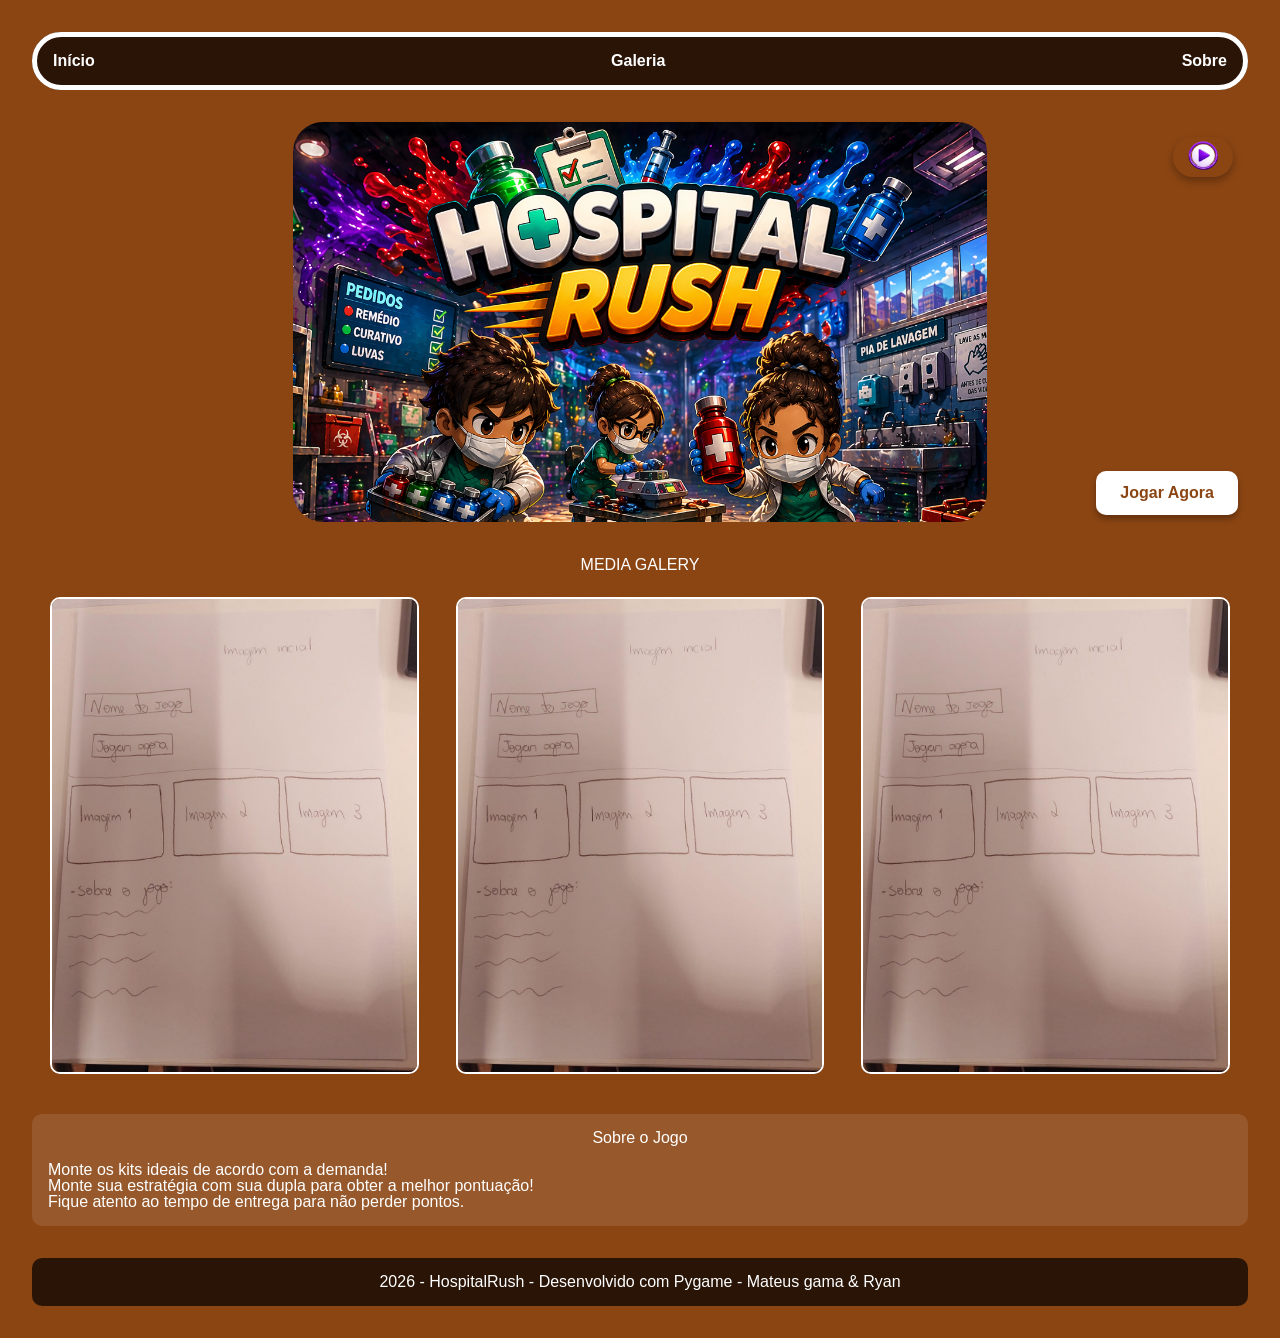
==== site.html @ 81af96f1 "css temporario Co-authored-by: Copilot <copilot@github.com>" ====
<!DOCTYPE html>
<html lang="pt-BR">
<head>
  <meta charset="UTF-8" />
  <meta name="viewport" content="width=device-width, initial-scale=1.0">
  <meta name="description" content="Site oficial do jogo HospitalRush, desenvolvido com Pygame. Jogue agora e divirta-se montando kits e estratégias!">
  <title>HospitalRush</title>
  <link rel="stylesheet" href="reset.css"/>
  <link rel="stylesheet" href="style.css" />

</head>
<body>

  <header>
    <nav>
      <a href="#hero">Início</a>
      <a href="#galeria">Galeria</a>
      <a href="#sobre">Sobre</a>
    </nav>
  </header>

  <main>
    <section id="hero">
      <img class = "imagem_central" src="img/capanova.png" alt="Capa do jogo HospitalRush" />
      <a href="#" class="chatgpt-icon"><img src="img/ChatGPT Image 26 de abr. de 2026, 19_25_00.png" alt="Ícone ChatGPT" /></a>
      <button>Jogar Agora</button>
    </section>

    <section id="galeria">
      <h2>MEDIA GALERY</h2>
      <div class="galeria">
        <img src="img/rascunho_site.jpeg" alt="Screenshot 1 do jogo HospitalRush" />
        <img src="img/rascunho_site.jpeg" alt="Screenshot 2 do jogo HospitalRush" />
        <img src="img/rascunho_site.jpeg" alt="Screenshot 3 do jogo HospitalRush" />
      </div>
    </section>

    <section id="sobre">
      <h2>Sobre o Jogo</h2>
      <p>Monte os kits ideais de acordo com a demanda!</p>
      <p>Monte sua estratégia com sua dupla para obter a melhor pontuação!</p>
      <p>Fique atento ao tempo de entrega para não perder pontos.</p>
    </section>
  </main>

  <footer>
    2026 - HospitalRush - Desenvolvido com Pygame - Mateus gama & Ryan
  </footer>

</body>
</html>
---- style.css ----
body {
        background-color: #8B4513; /* Marrom escuro para contraste */
        color: white; /* Texto branco para alto contraste */
        box-sizing: border-box;
        margin: 2rem;
        font-family: Arial, sans-serif; /* Melhor legibilidade */
}

.imagem_central {
    border-radius: 30px;
}

header {
    background-color: rgba(0, 0, 0, 0.7); /* Fundo semi-transparente para destacar o nav */
    border-radius: 30px;
    margin-bottom: 2rem;
}

nav {
    display: flex;
    justify-content: space-between;
    padding: 1rem;
    border: 5px solid white;
    border-radius: 30px;
}

nav a {
    color: white;
    text-decoration: none;
    font-weight: bold;
}

nav a:hover {
    text-decoration: underline;
}

#hero {
    text-align: center;
    margin-bottom: 2rem;
    position: relative;
    display: inline-block;
    width: 100%;
}

#hero img {
    max-width: 100%;
    max-height: 400px;
    height: auto;
    border-radius: 30px;
}

#hero button {
    position: absolute;
    bottom: 10px;
    right: 10px;
    background-color: white;
    color: #8B4513;
    border: none;
    padding: 0.8rem 1.5rem;
    font-size: 1rem;
    border-radius: 10px;
    cursor: pointer;
    font-weight: bold;
    box-shadow: 0 4px 6px rgba(0, 0, 0, 0.3);
}

.chatgpt-icon {
    position: absolute;
    top: 15px;
    right: 15px;
    z-index: 10;
}

.chatgpt-icon img {
    width: 60px;
    height: 60px;
    border-radius: 10px;
    cursor: pointer;
    transition: transform 0.3s ease, box-shadow 0.3s ease;
    box-shadow: 0 4px 8px rgba(0, 0, 0, 0.3);
}

.chatgpt-icon img:hover {
    transform: scale(1.1);
    box-shadow: 0 6px 12px rgba(0, 0, 0, 0.4);
}

#hero button:hover {
    background-color: #f0f0f0;
}

#galeria {
    margin-bottom: 2rem;
}

#galeria h2 {
    text-align: center;
    margin-bottom: 1rem;
}

.galeria {
    display: flex;
    justify-content: space-around;
    flex-wrap: wrap;
}

.galeria img {
    max-width: 30%;
    height: auto;
    border-radius: 10px;
    margin: 0.5rem;
    border: 2px solid white; /* Borda para destacar as imagens */
}

#sobre {
    margin-bottom: 2rem;
    background-color: rgba(255, 255, 255, 0.1); /* Fundo leve para separar a seção */
    padding: 1rem;
    border-radius: 10px;
}

#sobre h2 {
    text-align: center;
    margin-bottom: 1rem;
}

footer {
    text-align: center;
    padding: 1rem;
    background-color: rgba(0, 0, 0, 0.7);
    border-radius: 10px;
    color: white;

}
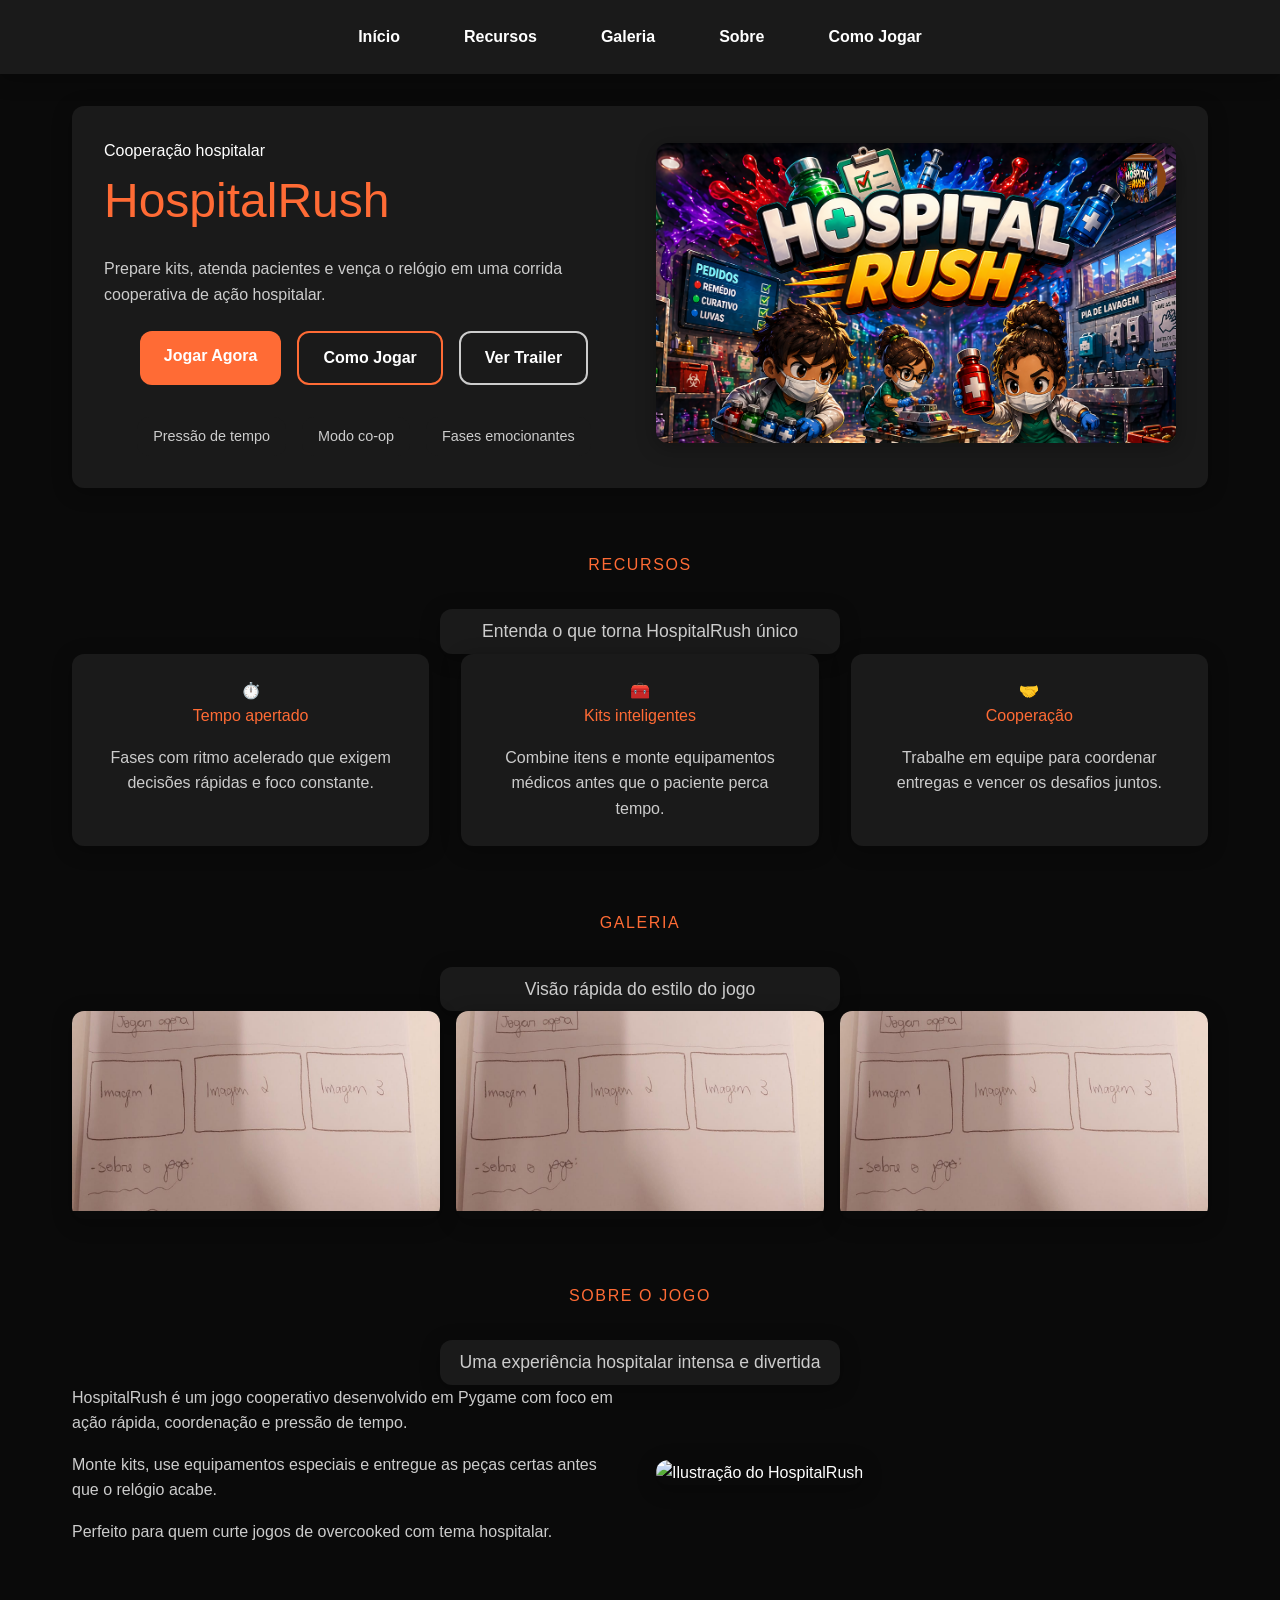
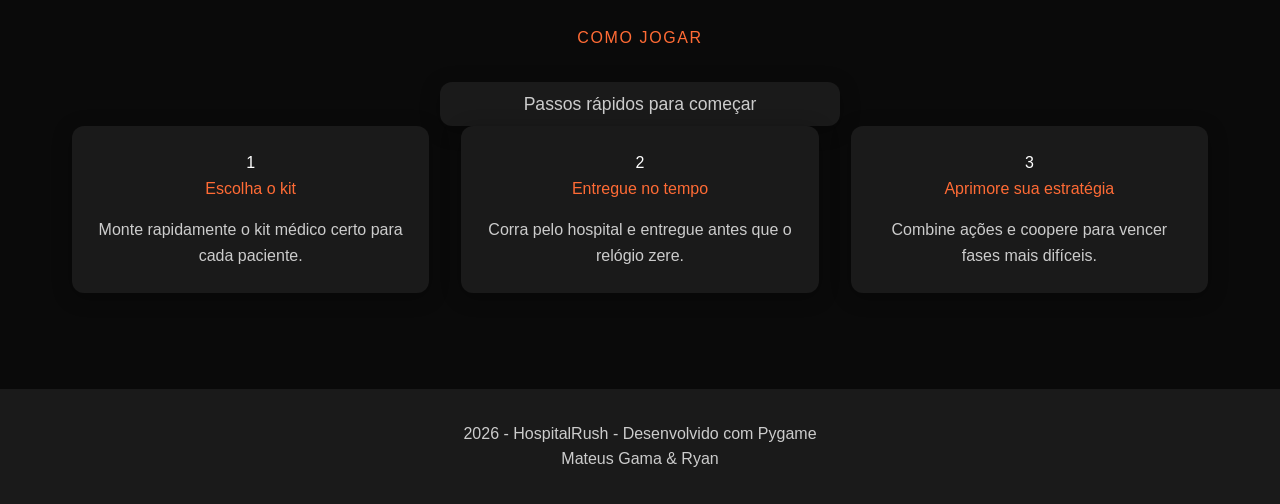
==== commit a949badc: "Refatorar design do site inspirado no Overcooked: fundo escuro, layout clean, botões profissionais, " ====
--- a/site.html
+++ b/site.html
@@ -2,50 +2,133 @@
 <html lang="pt-BR">
 <head>
   <meta charset="UTF-8" />
-  <meta name="viewport" content="width=device-width, initial-scale=1.0">
-  <meta name="description" content="Site oficial do jogo HospitalRush, desenvolvido com Pygame. Jogue agora e divirta-se montando kits e estratégias!">
+  <meta name="viewport" content="width=device-width, initial-scale=1.0" />
+  <meta name="description" content="HospitalRush: jogo de ação e estratégia com kits médicos, tempo e atendimento rápido. Mais puro estilo indie brasileiro." />
   <title>HospitalRush</title>
-  <link rel="stylesheet" href="reset.css"/>
+  <link rel="stylesheet" href="reset.css" />
   <link rel="stylesheet" href="style.css" />
-
 </head>
 <body>
-
   <header>
     <nav>
       <a href="#hero">Início</a>
+      <a href="#recursos">Recursos</a>
       <a href="#galeria">Galeria</a>
       <a href="#sobre">Sobre</a>
+      <a href="#como-jogar">Como Jogar</a>
     </nav>
   </header>
 
   <main>
-    <section id="hero">
-      <img class = "imagem_central" src="img/capanova.png" alt="Capa do jogo HospitalRush" />
-      <a href="#" class="chatgpt-icon"><img src="img/ChatGPT Image 26 de abr. de 2026, 19_25_00.png" alt="Ícone ChatGPT" /></a>
-      <button>Jogar Agora</button>
-    </section>
-
-    <section id="galeria">
-      <h2>MEDIA GALERY</h2>
-      <div class="galeria">
-        <img src="img/rascunho_site.jpeg" alt="Screenshot 1 do jogo HospitalRush" />
-        <img src="img/rascunho_site.jpeg" alt="Screenshot 2 do jogo HospitalRush" />
-        <img src="img/rascunho_site.jpeg" alt="Screenshot 3 do jogo HospitalRush" />
+    <section id="hero" class="hero-section">
+      <div class="hero-copy">
+        <span class="eyebrow">Cooperação hospitalar</span>
+        <h1>HospitalRush</h1>
+        <p>Prepare kits, atenda pacientes e vença o relógio em uma corrida cooperativa de ação hospitalar.</p>
+        <div class="hero-buttons">
+          <a href="#galeria" class="btn btn-primary">Jogar Agora</a>
+          <a href="#como-jogar" class="btn btn-secondary">Como Jogar</a>
+          <a href="#" class="btn btn-tertiary">Ver Trailer</a>
+        </div>
+        <div class="hero-notes">
+          <span>Pressão de tempo</span>
+          <span>Modo co-op</span>
+          <span>Fases emocionantes</span>
+        </div>
+      </div>
+      <div class="hero-visual">
+        <img class="hero-image" src="img/capanova.png" alt="Capa do jogo HospitalRush" />
+        <img class="chatgpt-icon" src="img/image.png" alt="ChatGPT Icon" />
       </div>
     </section>
 
-    <section id="sobre">
-      <h2>Sobre o Jogo</h2>
-      <p>Monte os kits ideais de acordo com a demanda!</p>
-      <p>Monte sua estratégia com sua dupla para obter a melhor pontuação!</p>
-      <p>Fique atento ao tempo de entrega para não perder pontos.</p>
+    <section id="recursos" class="features">
+      <div class="section-title">
+        <h2>Recursos</h2>
+        <span>Entenda o que torna HospitalRush único</span>
+      </div>
+      <div class="feature-grid">
+        <article class="feature-card">
+          <div class="feature-icon">⏱️</div>
+          <h3>Tempo apertado</h3>
+          <p>Fases com ritmo acelerado que exigem decisões rápidas e foco constante.</p>
+        </article>
+        <article class="feature-card">
+          <div class="feature-icon">🧰</div>
+          <h3>Kits inteligentes</h3>
+          <p>Combine itens e monte equipamentos médicos antes que o paciente perca tempo.</p>
+        </article>
+        <article class="feature-card">
+          <div class="feature-icon">🤝</div>
+          <h3>Cooperação</h3>
+          <p>Trabalhe em equipe para coordenar entregas e vencer os desafios juntos.</p>
+        </article>
+      </div>
+    </section>
+
+    <section id="galeria" class="gallery-section">
+      <div class="section-title">
+        <h2>Galeria</h2>
+        <span>Visão rápida do estilo do jogo</span>
+      </div>
+      <div class="gallery-grid">
+        <article class="gallery-card">
+          <img src="img/rascunho_site.jpeg" alt="Screenshot 1 do jogo HospitalRush" />
+        </article>
+        <article class="gallery-card">
+          <img src="img/rascunho_site.jpeg" alt="Screenshot 2 do jogo HospitalRush" />
+        </article>
+        <article class="gallery-card">
+          <img src="img/rascunho_site.jpeg" alt="Screenshot 3 do jogo HospitalRush" />
+        </article>
+      </div>
+    </section>
+
+    <section id="sobre" class="about-section">
+      <div class="section-title">
+        <h2>Sobre o Jogo</h2>
+        <span>Uma experiência hospitalar intensa e divertida</span>
+      </div>
+      <div class="about-content">
+        <div class="about-copy">
+          <p><strong>HospitalRush</strong> é um jogo cooperativo desenvolvido em Pygame com foco em <strong>ação rápida</strong>, <strong>coordenação</strong> e <strong>pressão de tempo</strong>.</p>
+          <p>Monte kits, use equipamentos especiais e entregue as peças certas antes que o relógio acabe.</p>
+          <p>Perfeito para quem curte jogos de <strong>overcooked</strong> com tema hospitalar.</p>
+        </div>
+        <div class="about-image-wrap">
+          <img src="img/imagem_sobre .png" alt="Ilustração do HospitalRush" class="about-image" />
+        </div>
+      </div>
+    </section>
+
+    <section id="como-jogar" class="how-to-play">
+      <div class="section-title">
+        <h2>Como Jogar</h2>
+        <span>Passos rápidos para começar</span>
+      </div>
+      <div class="steps">
+        <article class="step">
+          <div class="step-number">1</div>
+          <h3>Escolha o kit</h3>
+          <p>Monte rapidamente o kit médico certo para cada paciente.</p>
+        </article>
+        <article class="step">
+          <div class="step-number">2</div>
+          <h3>Entregue no tempo</h3>
+          <p>Corra pelo hospital e entregue antes que o relógio zere.</p>
+        </article>
+        <article class="step">
+          <div class="step-number">3</div>
+          <h3>Aprimore sua estratégia</h3>
+          <p>Combine ações e coopere para vencer fases mais difíceis.</p>
+        </article>
+      </div>
     </section>
   </main>
 
   <footer>
-    2026 - HospitalRush - Desenvolvido com Pygame - Mateus gama & Ryan
+    <p>2026 - HospitalRush - Desenvolvido com Pygame</p>
+    <p>Mateus Gama &amp; Ryan</p>
   </footer>
-
 </body>
 </html>
--- a/style.css
+++ b/style.css
@@ -1,134 +1,367 @@
+/* CSS inspirado no site Overcooked da Team17: fundo escuro, layout clean, imagens grandes, botões coloridos */
+:root {
+  --bg-primary: #0a0a0a;
+  --bg-secondary: #1a1a1a;
+  --text-primary: #ffffff;
+  --text-secondary: #cccccc;
+  --accent: #ff6b35; /* Laranja vibrante como no Overcooked */
+  --accent-hover: #e55a2b;
+  --border-radius: 12px;
+  --shadow: 0 4px 20px rgba(0, 0, 0, 0.3);
+}
+
+* {
+  margin: 0;
+  padding: 0;
+  box-sizing: border-box;
+}
+
 body {
-        background-color: #8B4513; /* Marrom escuro para contraste */
-        color: white; /* Texto branco para alto contraste */
-        box-sizing: border-box;
-        margin: 2rem;
-        font-family: Arial, sans-serif; /* Melhor legibilidade */
-}
-
-.imagem_central {
-    border-radius: 30px;
+  font-family: 'Arial', sans-serif;
+  background-color: var(--bg-primary);
+  color: var(--text-primary);
+  line-height: 1.6;
 }
 
 header {
-    background-color: rgba(0, 0, 0, 0.7); /* Fundo semi-transparente para destacar o nav */
-    border-radius: 30px;
-    margin-bottom: 2rem;
+  background-color: var(--bg-secondary);
+  padding: 1rem 2rem;
+  position: sticky;
+  top: 0;
+  z-index: 10;
+  box-shadow: var(--shadow);
 }
 
 nav {
-    display: flex;
-    justify-content: space-between;
-    padding: 1rem;
-    border: 5px solid white;
-    border-radius: 30px;
+  display: flex;
+  justify-content: center;
+  gap: 2rem;
 }
 
 nav a {
-    color: white;
-    text-decoration: none;
-    font-weight: bold;
+  color: var(--text-primary);
+  text-decoration: none;
+  font-weight: bold;
+  padding: 0.5rem 1rem;
+  border-radius: var(--border-radius);
+  transition: background-color 0.3s;
 }
 
 nav a:hover {
-    text-decoration: underline;
-}
-
-#hero {
-    text-align: center;
-    margin-bottom: 2rem;
-    position: relative;
-    display: inline-block;
-    width: 100%;
-}
-
-#hero img {
-    max-width: 100%;
-    max-height: 400px;
-    height: auto;
-    border-radius: 30px;
-}
-
-#hero button {
-    position: absolute;
-    bottom: 10px;
-    right: 10px;
-    background-color: white;
-    color: #8B4513;
-    border: none;
-    padding: 0.8rem 1.5rem;
-    font-size: 1rem;
-    border-radius: 10px;
-    cursor: pointer;
-    font-weight: bold;
-    box-shadow: 0 4px 6px rgba(0, 0, 0, 0.3);
+  background-color: var(--accent);
+}
+
+main {
+  max-width: 1200px;
+  margin: 0 auto;
+  padding: 2rem;
+}
+
+.hero-section {
+  display: flex;
+  align-items: center;
+  gap: 2rem;
+  margin-bottom: 4rem;
+  background-color: var(--bg-secondary);
+  padding: 2rem;
+  border-radius: var(--border-radius);
+  box-shadow: var(--shadow);
+}
+
+.hero-copy {
+  flex: 1;
+}
+
+.hero-copy h1 {
+  font-size: 3rem;
+  margin-bottom: 1rem;
+  color: var(--accent);
+}
+
+.hero-copy p {
+  margin-bottom: 1.5rem;
+  color: var(--text-secondary);
+}
+
+.hero-buttons {
+  display: flex;
+  gap: 1rem;
+  justify-content: center;
+  margin-bottom: 2rem;
+}
+
+.btn {
+  padding: 0.75rem 1.5rem;
+  border: none;
+  border-radius: var(--border-radius);
+  font-weight: bold;
+  cursor: pointer;
+  transition: background-color 0.3s;
+  text-decoration: none;
+  display: inline-block;
+}
+
+.btn-primary {
+  background-color: var(--accent);
+  color: var(--text-primary);
+}
+
+.btn-primary:hover {
+  background-color: var(--accent-hover);
+}
+
+.btn-secondary {
+  background-color: transparent;
+  color: var(--text-primary);
+  border: 2px solid var(--accent);
+}
+
+.btn-secondary:hover {
+  background-color: var(--accent);
+}
+
+.btn-tertiary {
+  background-color: var(--bg-secondary);
+  color: var(--text-primary);
+  border: 2px solid var(--text-secondary);
+}
+
+.btn-tertiary:hover {
+  background-color: var(--text-secondary);
+  color: var(--bg-primary);
+}
+
+.hero-notes {
+  display: flex;
+  gap: 1rem;
+  justify-content: center;
+  margin-top: 1rem;
+}
+
+.hero-notes span {
+  background-color: var(--bg-secondary);
+  padding: 0.5rem 1rem;
+  border-radius: var(--border-radius);
+  color: var(--text-secondary);
+  font-size: 0.9rem;
+}
+
+.hero-visual {
+  flex: 1;
+  position: relative;
+}
+
+.hero-image {
+  width: 100%;
+  border-radius: var(--border-radius);
+  box-shadow: var(--shadow);
 }
 
 .chatgpt-icon {
-    position: absolute;
-    top: 15px;
-    right: 15px;
-    z-index: 10;
-}
-
-.chatgpt-icon img {
-    width: 60px;
-    height: 60px;
-    border-radius: 10px;
-    cursor: pointer;
-    transition: transform 0.3s ease, box-shadow 0.3s ease;
-    box-shadow: 0 4px 8px rgba(0, 0, 0, 0.3);
-}
-
-.chatgpt-icon img:hover {
-    transform: scale(1.1);
-    box-shadow: 0 6px 12px rgba(0, 0, 0, 0.4);
-}
-
-#hero button:hover {
-    background-color: #f0f0f0;
-}
-
-#galeria {
-    margin-bottom: 2rem;
-}
-
-#galeria h2 {
-    text-align: center;
-    margin-bottom: 1rem;
-}
-
-.galeria {
-    display: flex;
-    justify-content: space-around;
-    flex-wrap: wrap;
-}
-
-.galeria img {
-    max-width: 30%;
-    height: auto;
-    border-radius: 10px;
-    margin: 0.5rem;
-    border: 2px solid white; /* Borda para destacar as imagens */
-}
-
-#sobre {
-    margin-bottom: 2rem;
-    background-color: rgba(255, 255, 255, 0.1); /* Fundo leve para separar a seção */
-    padding: 1rem;
-    border-radius: 10px;
-}
-
-#sobre h2 {
-    text-align: center;
-    margin-bottom: 1rem;
+  position: absolute;
+  top: 10px;
+  right: 10px;
+  width: 50px;
+  height: 50px;
+  border-radius: 50%;
+  box-shadow: var(--shadow);
+}
+
+.features {
+  margin-bottom: 4rem;
+}
+
+h2 {
+  text-transform: uppercase;
+  letter-spacing: 0.1em;
+}
+
+.section-title span {
+  display: block;
+  text-align: center;
+  color: var(--text-secondary);
+  font-size: 1.1rem;
+  margin-top: 0.5rem;
+  font-weight: normal;
+  background-color: var(--bg-secondary);
+  padding: 0.5rem 1rem;
+  border-radius: var(--border-radius);
+  box-shadow: var(--shadow);
+  max-width: 400px;
+  margin-left: auto;
+  margin-right: auto;
+}
+
+.features h2 {
+  text-align: center;
+  margin-bottom: 2rem;
+  color: var(--accent);
+}
+
+.feature-grid {
+  display: grid;
+  grid-template-columns: repeat(auto-fit, minmax(250px, 1fr));
+  gap: 2rem;
+}
+
+.feature-card {
+  background-color: var(--bg-secondary);
+  padding: 1.5rem;
+  border-radius: var(--border-radius);
+  box-shadow: var(--shadow);
+  text-align: center;
+}
+
+.feature-card h3 {
+  margin-bottom: 1rem;
+  color: var(--accent);
+}
+
+.feature-card p {
+  color: var(--text-secondary);
+}
+
+.gallery-section {
+  margin-bottom: 4rem;
+}
+
+.gallery-section h2 {
+  text-align: center;
+  margin-bottom: 2rem;
+  color: var(--accent);
+}
+
+.about-section h2 {
+  text-align: center;
+  margin-bottom: 2rem;
+  color: var(--accent);
+}
+
+.how-to-play h2 {
+  text-align: center;
+  margin-bottom: 2rem;
+  color: var(--accent);
+}
+
+.gallery-grid {
+  display: grid;
+  grid-template-columns: repeat(auto-fit, minmax(250px, 1fr));
+  gap: 1rem;
+}
+
+.gallery-card {
+  overflow: hidden;
+  border-radius: var(--border-radius);
+  box-shadow: var(--shadow);
+}
+
+.gallery-card img {
+  width: 100%;
+  height: 200px;
+  object-fit: cover;
+  transition: transform 0.3s;
+}
+
+.gallery-card:hover img {
+  transform: scale(1.1);
+}
+
+.about-section {
+  margin-bottom: 4rem;
+}
+
+.about-section h2 {
+  text-align: center;
+  margin-bottom: 2rem;
+  color: var(--accent);
+}
+
+.about-content {
+  display: flex;
+  gap: 2rem;
+  align-items: center;
+}
+
+.about-copy {
+  flex: 1;
+}
+
+.about-copy p {
+  margin-bottom: 1rem;
+  color: var(--text-secondary);
+}
+
+.about-image-wrap {
+  flex: 1;
+}
+
+.about-image {
+  width: 100%;
+  border-radius: var(--border-radius);
+  box-shadow: var(--shadow);
+}
+
+.how-to-play {
+  margin-bottom: 4rem;
+}
+
+.how-to-play h2 {
+  text-align: center;
+  margin-bottom: 2rem;
+  color: var(--accent);
+}
+
+.steps {
+  display: grid;
+  grid-template-columns: repeat(auto-fit, minmax(250px, 1fr));
+  gap: 2rem;
+}
+
+.step {
+  background-color: var(--bg-secondary);
+  padding: 1.5rem;
+  border-radius: var(--border-radius);
+  box-shadow: var(--shadow);
+  text-align: center;
+}
+
+.step h3 {
+  margin-bottom: 1rem;
+  color: var(--accent);
+}
+
+.step p {
+  color: var(--text-secondary);
 }
 
 footer {
-    text-align: center;
-    padding: 1rem;
-    background-color: rgba(0, 0, 0, 0.7);
-    border-radius: 10px;
-    color: white;
-
+  text-align: center;
+  padding: 2rem;
+  background-color: var(--bg-secondary);
+  color: var(--text-secondary);
+}
+
+@media (max-width: 768px) {
+  .hero-section {
+    flex-direction: column;
+  }
+
+  .about-content {
+    flex-direction: column;
+  }
+
+  nav {
+    flex-direction: column;
+    gap: 1rem;
+  }
+
+  .hero-buttons {
+    flex-direction: column;
+    align-items: center;
+  }
+
+  .hero-notes {
+    flex-direction: column;
+    align-items: center;
+  }
 }
